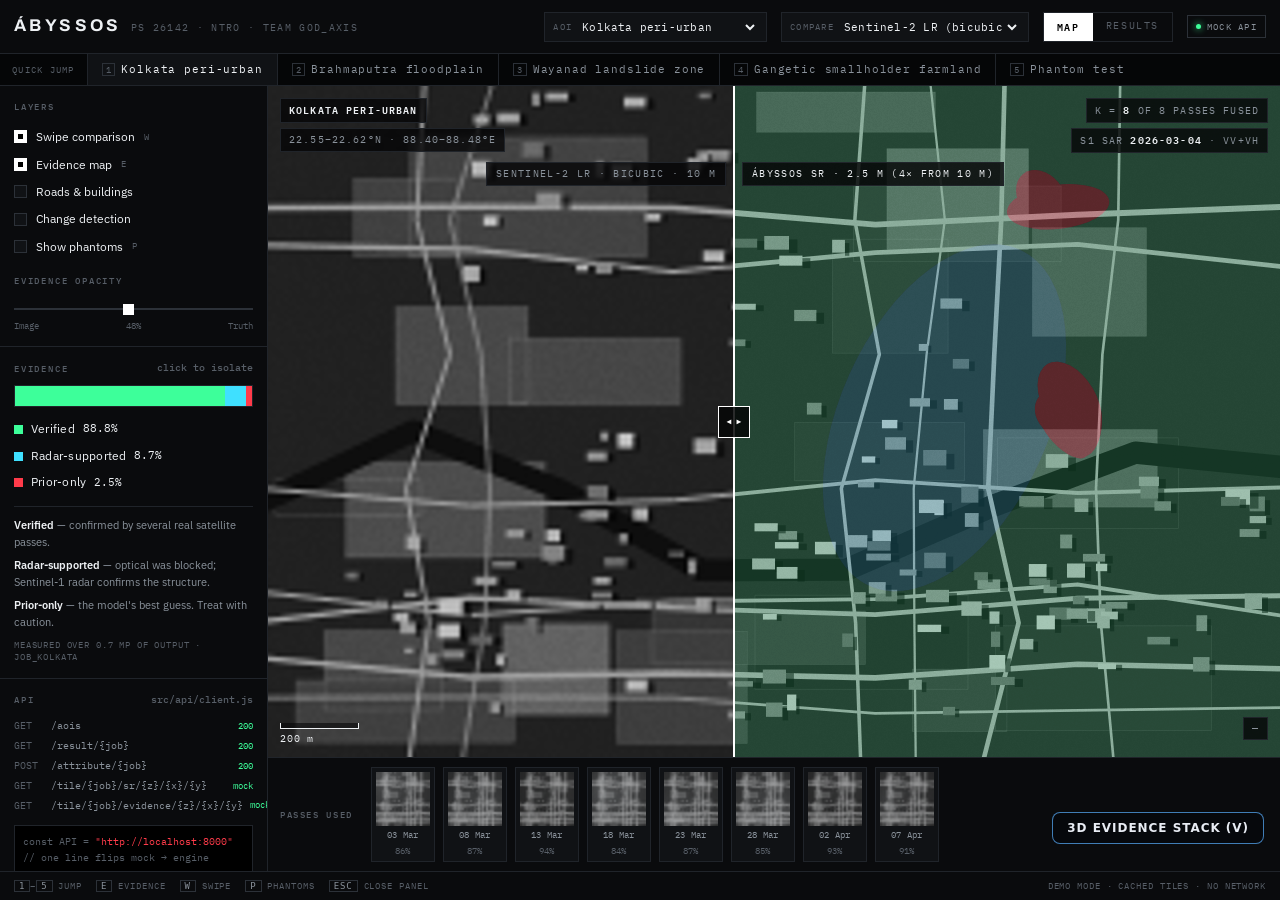
==== console.html @ 413d656a "Add landing page; move console to console.html" ====
<!doctype html>
<html lang="en" data-theme="dark">
<head>
<meta charset="utf-8">
<meta name="viewport" content="width=device-width, initial-scale=1, viewport-fit=cover">
<meta name="description" content="Ábyssos analyst console — evidence-grounded super-resolution for medium-resolution satellite imagery. PS 26142 · NTRO · Team God_Axis.">
<style>
  :root{ color-scheme: dark; padding-top: env(safe-area-inset-top, 0px); padding-bottom: env(safe-area-inset-bottom, 0px); }
  body{ margin:0; font-family: system-ui, -apple-system, "Segoe UI", sans-serif; font-size:14px; background:#050607; }
  img{ max-width:100%; }
  [hidden]{ display:none !important; }
</style>
<title>Ábyssos Console</title>
<link rel="preconnect" href="https://fonts.googleapis.com">
<link rel="preconnect" href="https://fonts.gstatic.com" crossorigin>
<link rel="stylesheet" href="https://fonts.googleapis.com/css2?family=Archivo:wght@500;600;700&family=IBM+Plex+Mono:wght@400;500;600&family=IBM+Plex+Sans:wght@400;500;600&display=swap">
<style>
:root{
  color-scheme: dark;
  --bg:#050607;
  --panel:#0A0B0D;
  --panel-2:#101215;
  --panel-3:#16191D;
  --line:#20242A;
  --line-2:#2C3138;
  --text:#EEF1F4;
  --muted:#8A929B;
  --dim:#575E67;
  --accent:#FFFFFF;
  --ev-v:#3DFF9A;
  --ev-s:#3FE0FF;
  --ev-p:#FF3B4A;
  --amber:#FFB020;
  --violet:#B388FF;
  --mono:"IBM Plex Mono", ui-monospace, SFMono-Regular, Menlo, monospace;
  --sans:"IBM Plex Sans", system-ui, -apple-system, Segoe UI, sans-serif;
  --disp:"Archivo", "IBM Plex Sans", system-ui, sans-serif;
}
*{box-sizing:border-box}
html,body{height:100%}
body{
  margin:0; background:var(--bg); color:var(--text);
  font-family:var(--sans); font-size:13px; line-height:1.45;
  -webkit-font-smoothing:antialiased;
}
button,select,input{font:inherit;color:inherit}
button{background:none;border:0;cursor:pointer}
:focus-visible{outline:1px solid var(--accent);outline-offset:2px}

.app{height:100%;display:flex;flex-direction:column;min-height:0}

/* ── header ───────────────────────────────────── */
.top{
  flex:0 0 auto; display:flex; align-items:center; gap:14px;
  padding:0 14px; padding-top:env(safe-area-inset-top,0px);
  height:calc(54px + env(safe-area-inset-top,0px));
  background:var(--panel); border-bottom:1px solid var(--line);
}
.wm{display:flex;align-items:baseline;gap:9px;min-width:0}
.wm b{
  font-family:var(--disp); font-weight:700; font-size:17px;
  letter-spacing:.20em; text-transform:uppercase; white-space:nowrap;
}
.wm span{
  font-family:var(--mono); font-size:9.5px; letter-spacing:.14em;
  color:var(--dim); text-transform:uppercase; white-space:nowrap;
}
.top .sp{flex:1}
.ctl{
  display:flex;align-items:center;gap:6px;
  background:var(--panel-2); border:1px solid var(--line);
  padding:5px 8px; height:30px;
}
.ctl label{
  font-family:var(--mono);font-size:9px;letter-spacing:.14em;
  color:var(--dim);text-transform:uppercase;
}
.ctl select{
  background:none;border:0;font-family:var(--mono);font-size:11px;
  letter-spacing:.02em;padding:0;cursor:pointer;max-width:180px;
}
.tabs{display:flex;border:1px solid var(--line);height:30px}
.tabs button{
  font-family:var(--mono);font-size:10px;letter-spacing:.16em;
  text-transform:uppercase;padding:0 13px;color:var(--dim);
}
.tabs button[aria-selected="true"]{background:var(--accent);color:#000;font-weight:600}
.pill{
  font-family:var(--mono);font-size:9px;letter-spacing:.14em;text-transform:uppercase;
  border:1px solid var(--line-2);padding:4px 8px;color:var(--muted);
  display:flex;align-items:center;gap:6px;white-space:nowrap;
}
.dot{width:5px;height:5px;border-radius:50%;background:var(--ev-v);box-shadow:0 0 7px var(--ev-v)}

/* ── quick jump ───────────────────────────────── */
.jump{
  flex:0 0 auto;display:flex;align-items:center;gap:0;
  background:var(--bg);border-bottom:1px solid var(--line);
  overflow-x:auto;scrollbar-width:none;
}
.jump::-webkit-scrollbar{display:none}
.jump b{
  font-family:var(--mono);font-size:9px;letter-spacing:.14em;color:var(--dim);
  text-transform:uppercase;padding:0 12px;white-space:nowrap;font-weight:400;
}
.jump button{
  font-family:var(--mono);font-size:10.5px;letter-spacing:.08em;
  padding:8px 14px;color:var(--muted);border-left:1px solid var(--line);
  white-space:nowrap;position:relative;
}
.jump button kbd{
  font-family:var(--mono);font-size:8.5px;color:var(--dim);
  border:1px solid var(--line-2);padding:0 3px;margin-right:6px;
}
.jump button[aria-current="true"]{color:var(--text);background:var(--panel-2)}
.jump button[aria-current="true"]::after{
  content:"";position:absolute;left:0;right:0;bottom:-1px;height:1px;background:var(--accent);
}

/* ── body ─────────────────────────────────────── */
.body{flex:1 1 auto;display:flex;min-height:0}
.side{
  flex:0 0 268px;background:var(--panel);border-right:1px solid var(--line);
  overflow-y:auto;display:flex;flex-direction:column;
}
.blk{padding:14px;border-bottom:1px solid var(--line)}
.blk h3{
  margin:0 0 10px;font-family:var(--mono);font-size:9px;font-weight:500;
  letter-spacing:.20em;text-transform:uppercase;color:var(--dim);
  display:flex;justify-content:space-between;align-items:center;
}

/* layers */
.layer{display:flex;align-items:center;gap:9px;padding:5px 0;cursor:pointer;font-size:12px}
.layer:hover{color:#fff}
.box{
  width:13px;height:13px;flex:0 0 auto;border:1px solid var(--line-2);
  display:grid;place-items:center;background:var(--panel-2);
}
.box.rnd{border-radius:50%}
.layer[aria-pressed="true"] .box{background:var(--accent);border-color:var(--accent)}
.layer[aria-pressed="true"] .box::after{
  content:"";width:5px;height:5px;background:#000;
}
.layer .k{margin-left:auto;font-family:var(--mono);font-size:8.5px;color:var(--dim)}

/* evidence bar */
.evbar{display:flex;height:22px;width:100%;border:1px solid var(--line);margin-bottom:9px;overflow:hidden}
.evbar button{height:100%;position:relative;transition:filter .12s}
.evbar button:hover{filter:brightness(1.35)}
.evbar button[aria-pressed="true"]{box-shadow:inset 0 0 0 1px #000, inset 0 0 0 2px currentColor}
.evrow{display:flex;align-items:center;gap:8px;padding:5px 0;font-size:11.5px;cursor:pointer}
.sw{width:9px;height:9px;flex:0 0 auto}
.evrow .pc{margin-left:auto;font-family:var(--mono);font-size:11px;font-variant-numeric:tabular-nums}
.evrow[aria-pressed="true"]{color:#fff}
.evrow .nm{letter-spacing:.02em}
.defs{margin:10px 0 0;padding:10px 0 0;border-top:1px solid var(--line);font-size:11px;color:var(--muted)}
.defs p{margin:0 0 7px;line-height:1.5}
.defs p:last-child{margin:0}
.defs b{color:var(--text);font-weight:600}
.measured{
  font-family:var(--mono);font-size:8.5px;letter-spacing:.1em;color:var(--dim);
  text-transform:uppercase;margin-top:9px;
}

/* opacity */
input[type=range]{
  -webkit-appearance:none;appearance:none;width:100%;height:2px;background:var(--line-2);
  margin:9px 0;cursor:pointer;
}
input[type=range]::-webkit-slider-thumb{
  -webkit-appearance:none;width:11px;height:11px;background:var(--accent);border-radius:0;
}
input[type=range]::-moz-range-thumb{width:11px;height:11px;background:var(--accent);border:0;border-radius:0}

/* api block */
.api{margin-top:auto}
.ep{display:flex;align-items:center;gap:7px;font-family:var(--mono);font-size:9.5px;color:var(--muted);padding:3px 0}
.ep i{font-style:normal;color:var(--dim);width:30px;flex:0 0 auto}
.ep u{margin-left:auto;text-decoration:none;color:var(--ev-v);font-size:8.5px}
.flip{
  margin-top:10px;background:#000;border:1px solid var(--line);padding:8px;
  font-family:var(--mono);font-size:9.5px;color:var(--muted);line-height:1.6;
  overflow-x:auto;white-space:pre;
}
.flip em{color:var(--ev-p);font-style:normal}
.flip s{color:var(--dim);text-decoration:none}

/* ── stage ────────────────────────────────────── */
.stage{flex:1 1 auto;display:flex;flex-direction:column;min-width:0;min-height:0;position:relative}
.mapwrap{flex:1 1 auto;position:relative;min-height:0;background:#000;overflow:hidden;cursor:crosshair}
#map{display:block;width:100%;height:100%}

.ov{position:absolute;pointer-events:none;font-family:var(--mono)}
.ov.tl{top:12px;left:12px}
.ov.tr{top:12px;right:12px;text-align:right}
.ov.bl{bottom:12px;left:12px}
.ov.br{bottom:12px;right:12px;text-align:right}
.tag{
  display:inline-block;background:rgba(5,6,7,.8);border:1px solid var(--line);
  padding:4px 8px;font-size:9.5px;letter-spacing:.12em;text-transform:uppercase;
  color:var(--muted);margin-bottom:5px;
}
.tag strong{color:var(--text);font-weight:600}
.scalebar{display:flex;flex-direction:column;align-items:flex-start;gap:3px}
.scaleline{height:6px;border:1px solid var(--text);border-top:0;background:rgba(5,6,7,.6)}
.scaletxt{font-size:9.5px;color:var(--text);letter-spacing:.08em}
.methodlbl{
  position:absolute;top:76px;font-size:9.5px;letter-spacing:.14em;text-transform:uppercase;
  background:rgba(5,6,7,.82);border:1px solid var(--line);padding:4px 9px;color:var(--muted);
  pointer-events:none;font-family:var(--mono);
}
#lblL{left:12px;transform:translateX(-100%)}
#lblR{left:12px;color:var(--text)}

#swipe{
  position:absolute;top:0;bottom:0;width:2px;background:var(--accent);
  transform:translateX(-1px);cursor:ew-resize;touch-action:none;
}
#swipe::before{
  content:"";position:absolute;top:50%;left:50%;transform:translate(-50%,-50%);
  width:30px;height:30px;border:1px solid var(--accent);background:rgba(5,6,7,.85);
}
#swipe::after{
  content:"◀  ▶";position:absolute;top:50%;left:50%;transform:translate(-50%,-50%);
  font-family:var(--mono);font-size:8px;letter-spacing:.02em;color:var(--accent);white-space:nowrap;
}

/* frame strip */
.frames{
  flex:0 0 auto;background:var(--panel);border-top:1px solid var(--line);
  padding:9px 12px;display:flex;align-items:center;gap:8px;overflow-x:auto;scrollbar-width:thin;
}
.frames>h3{
  margin:0 10px 0 0;font-family:var(--mono);font-size:9px;font-weight:500;letter-spacing:.18em;
  text-transform:uppercase;color:var(--dim);white-space:nowrap;
}
.fr{
  flex:0 0 auto;border:1px solid var(--line);background:var(--panel-2);
  padding:4px;display:flex;flex-direction:column;gap:3px;align-items:center;min-width:64px;
}
.fr canvas{display:block;width:54px;height:54px;background:#000}
.fr .d{font-family:var(--mono);font-size:8.5px;letter-spacing:.04em;color:var(--muted)}
.fr .c{font-family:var(--mono);font-size:8.5px;color:var(--dim);font-variant-numeric:tabular-nums}
.fr.off{opacity:.42}
.fr.off .c{color:var(--ev-p)}
.fr[aria-pressed="true"]{border-color:var(--accent)}

/* attribution */
.attr{
  position:absolute;left:0;right:0;bottom:0;background:var(--panel);
  border-top:1px solid var(--line-2);transform:translateY(101%);
  transition:transform .18s cubic-bezier(.2,.7,.3,1);z-index:6;max-height:74%;overflow-y:auto;
}
.attr.open{transform:translateY(0)}
.attr-h{
  display:flex;align-items:center;gap:11px;padding:11px 14px;border-bottom:1px solid var(--line);
  flex-wrap:wrap;
}
.attr-h .t{font-family:var(--mono);font-size:12px;letter-spacing:.05em}
.attr-h .t b{font-weight:600;text-transform:uppercase;letter-spacing:.12em}
.badge{
  font-family:var(--mono);font-size:9px;letter-spacing:.14em;text-transform:uppercase;
  padding:3px 8px;color:#000;font-weight:600;
}
.attr-h .x{margin-left:auto;color:var(--muted);font-size:16px;line-height:1;padding:2px 6px}
.attr-b{padding:13px 14px;display:flex;gap:26px;flex-wrap:wrap}
.stat .l{font-family:var(--mono);font-size:8.5px;letter-spacing:.16em;text-transform:uppercase;color:var(--dim)}
.stat .v{font-family:var(--mono);font-size:19px;font-variant-numeric:tabular-nums;margin-top:2px}
.thumbs{display:flex;gap:6px;flex-wrap:wrap;padding:0 14px 6px}
.th{border:1px solid var(--line);background:var(--panel-2);padding:3px;cursor:pointer}
.th canvas{display:block;width:58px;height:58px;background:#000}
.th .d{font-family:var(--mono);font-size:8.5px;color:var(--muted);text-align:center;margin-top:3px}
.th:hover{border-color:var(--accent)}
.miss{padding:0 14px 14px;font-size:11.5px;color:var(--muted);font-family:var(--mono)}
.miss span{color:var(--ev-p)}
.warn{
  margin:0 14px 14px;padding:10px 12px;border:1px solid var(--ev-p);
  background:rgba(255,59,74,.07);font-size:12px;color:#FFD5D8;
}
.warn b{color:var(--ev-p)}

/* ── results ──────────────────────────────────── */
.results{flex:1 1 auto;overflow-y:auto;padding:22px;background:var(--bg)}
.results-in{max-width:1020px;margin:0 auto;display:flex;flex-direction:column;gap:26px}
.results h2{
  font-family:var(--disp);font-size:13px;font-weight:600;letter-spacing:.18em;
  text-transform:uppercase;margin:0 0 4px;
}
.results .sub{font-size:12px;color:var(--muted);margin:0 0 13px;max-width:62ch}
table{border-collapse:collapse;width:100%;font-family:var(--mono);font-size:11px}
th,td{
  text-align:right;padding:7px 9px;border-bottom:1px solid var(--line);
  font-variant-numeric:tabular-nums;white-space:nowrap;
}
th:first-child,td:first-child{text-align:left}
thead th{
  font-size:8.5px;letter-spacing:.14em;text-transform:uppercase;color:var(--dim);font-weight:500;
  border-bottom:1px solid var(--line-2);
}
tbody tr.us td{background:var(--panel-2);color:var(--text)}
tbody tr.us td:first-child{font-weight:600}
td.n{color:var(--dim)}
.best{color:var(--ev-v)}
.tw{overflow-x:auto;border:1px solid var(--line);background:var(--panel)}
.charts{display:grid;grid-template-columns:repeat(auto-fit,minmax(320px,1fr));gap:18px}
.card{border:1px solid var(--line);background:var(--panel);padding:16px}
.card h4{
  margin:0 0 3px;font-family:var(--mono);font-size:10px;letter-spacing:.14em;
  text-transform:uppercase;font-weight:500;
}
.card p{margin:0 0 12px;font-size:11.5px;color:var(--muted)}
.card svg{width:100%;height:auto;display:block}

.foot{
  flex:0 0 auto;display:flex;align-items:center;gap:14px;flex-wrap:wrap;
  padding:7px 14px;padding-bottom:calc(7px + env(safe-area-inset-bottom,0px));
  border-top:1px solid var(--line);background:var(--panel);
  font-family:var(--mono);font-size:9px;letter-spacing:.1em;color:var(--dim);text-transform:uppercase;
}
.foot kbd{border:1px solid var(--line-2);padding:0 4px;color:var(--muted)}

@media (max-width:900px){
  .app{height:auto;min-height:100%}
  .body{flex-direction:column}
  .side{flex:0 0 auto;width:100%;border-right:0;border-bottom:1px solid var(--line);order:2}
  .stage{order:1}
  .mapwrap{height:min(62vh,440px);flex:0 0 auto}
  .top{flex-wrap:wrap;height:auto;padding-bottom:9px;gap:9px}
  .top .sp{display:none}
  .wm{width:100%}
}
@media (prefers-reduced-motion:reduce){
  *{transition:none!important;animation:none!important}
}
</style>

</head>
<body>
<div class="app">
  <header class="top">
    <div class="wm"><b>Ábyssos</b><span>PS 26142 · NTRO · Team God_Axis</span></div>
    <div class="sp"></div>
    <div class="ctl"><label for="aoi">AOI</label><select id="aoi"></select></div>
    <div class="ctl"><label for="cmp">Compare</label><select id="cmp">
      <option value="lr">Sentinel-2 LR (bicubic)</option>
      <option value="esrgan">Real-ESRGAN</option>
      <option value="swinir">SwinIR</option>
      <option value="prev">Ábyssos SR · Mar window</option>
    </select></div>
    <div class="tabs" role="tablist">
      <button id="tabMap" role="tab" aria-selected="true">Map</button>
      <button id="tabRes" role="tab" aria-selected="false">Results</button>
    </div>
    <div class="pill" id="apiPill"><span class="dot"></span>Mock API</div>
  </header>

  <nav class="jump" id="jump"><b>Quick jump</b></nav>

  <div class="body">
    <aside class="side">
      <div class="blk">
        <h3>Layers</h3>
        <div id="layers"></div>
        <h3 style="margin-top:14px">Evidence opacity</h3>
        <input type="range" id="op" min="0" max="100" value="48" aria-label="Evidence overlay opacity">
        <div style="display:flex;justify-content:space-between;font-family:var(--mono);font-size:9px;color:var(--dim)">
          <span>Image</span><span id="opv">48%</span><span>Truth</span>
        </div>
      </div>

      <div class="blk">
        <h3>Evidence <span id="evClick" style="color:var(--dim);text-transform:none;letter-spacing:0;font-size:9.5px">click to isolate</span></h3>
        <div class="evbar" id="evbar">
          <button data-c="V" style="color:var(--ev-v);background:var(--ev-v)" title="Verified"></button>
          <button data-c="S" style="color:var(--ev-s);background:var(--ev-s)" title="Radar-supported"></button>
          <button data-c="P" style="color:var(--ev-p);background:var(--ev-p)" title="Prior-only"></button>
        </div>
        <button class="evrow" data-c="V" aria-pressed="false"><i class="sw" style="background:var(--ev-v)"></i><span class="nm">Verified</span><span class="pc" id="pcV">—</span></button>
        <button class="evrow" data-c="S" aria-pressed="false"><i class="sw" style="background:var(--ev-s)"></i><span class="nm">Radar-supported</span><span class="pc" id="pcS">—</span></button>
        <button class="evrow" data-c="P" aria-pressed="false"><i class="sw" style="background:var(--ev-p)"></i><span class="nm">Prior-only</span><span class="pc" id="pcP">—</span></button>
        <div class="defs">
          <p><b>Verified</b> — confirmed by several real satellite passes.</p>
          <p><b>Radar-supported</b> — optical was blocked; Sentinel-1 radar confirms the structure.</p>
          <p><b>Prior-only</b> — the model's best guess. Treat with caution.</p>
        </div>
        <div class="measured" id="measured">Measured from the rendered map</div>
      </div>

      <div class="blk api">
        <h3>API <span style="color:var(--dim);text-transform:none;letter-spacing:0;font-size:9.5px">src/api/client.js</span></h3>
        <div class="ep"><i>GET</i>/aois<u>200</u></div>
        <div class="ep"><i>GET</i>/result/{job}<u>200</u></div>
        <div class="ep"><i>POST</i>/attribute/{job}<u>200</u></div>
        <div class="ep"><i>GET</i>/tile/{job}/sr/{z}/{x}/{y}<u>mock</u></div>
        <div class="ep"><i>GET</i>/tile/{job}/evidence/{z}/{x}/{y}<u>mock</u></div>
        <div class="flip"><s>const API =</s> <em>"http://localhost:8000"</em>
<s>// one line flips mock → engine</s></div>
      </div>
    </aside>

    <main class="stage" id="stageMap">
      <div class="mapwrap" id="mapwrap">
        <canvas id="map"></canvas>
        <div class="methodlbl" id="lblL">Sentinel-2 LR · 10 m</div>
        <div class="methodlbl" id="lblR">Ábyssos SR · 2.5 m (4× from 10 m)</div>
        <div id="swipe"></div>
        <div class="ov tl" id="ovAoi"></div>
        <div class="ov tr" id="ovState"></div>
        <div class="ov bl">
          <div class="scalebar">
            <div class="scaleline" id="sbline" style="width:120px"></div>
            <div class="scaletxt" id="sbtxt">500 m</div>
          </div>
        </div>
        <div class="ov br"><div class="tag" id="ovCur">—</div></div>

        <section class="attr" id="attr" aria-live="polite">
          <div class="attr-h">
            <div class="t" id="atTitle"><b>Building</b> at 22.583°N, 88.441°E</div>
            <span class="badge" id="atBadge">Verified</span>
            <button class="x" id="atClose" aria-label="Close attribution">×</button>
          </div>
          <div class="attr-b">
            <div class="stat"><div class="l">Supporting passes</div><div class="v" id="atFrames">6 / 8</div></div>
            <div class="stat"><div class="l">Radar agreement</div><div class="v" id="atSar">0.82</div></div>
            <div class="stat"><div class="l">Consistency residual</div><div class="v" id="atRes">0.031</div></div>
            <div class="stat"><div class="l">Ensemble spread</div><div class="v" id="atSpread">0.09</div></div>
          </div>
          <div class="thumbs" id="atThumbs"></div>
          <div class="miss" id="atMiss"></div>
          <div class="warn" id="atWarn" hidden><b>No observation supports this feature.</b> The model generated it. Do not act on it alone.</div>
        </section>
      </div>

      <div class="frames" id="frames"><h3>Passes used</h3></div>
    </main>

    <main class="results" id="stageRes" hidden>
      <div class="results-in">
        <section>
          <h2>Benchmark · WorldStrat + Indian AOIs</h2>
          <p class="sub">Rendered from the eval harness JSON. Unmeasured cells render as <span style="font-family:var(--mono);color:var(--dim)">—</span>, never as a placeholder number.</p>
          <div class="tw"><table id="tblMain"></table></div>
        </section>
        <div class="charts">
          <div class="card">
            <h4>K-sweep · the thesis</h4>
            <p>Road IoU against the number of real passes fused. More observed evidence, better result.</p>
            <div id="chartK"></div>
          </div>
          <div class="card">
            <h4>Auditor reliability</h4>
            <p>ROC of the auditor score against true per-pixel error. AUROC 0.91.</p>
            <div id="chartR"></div>
          </div>
        </div>
        <section>
          <h2>Ablation</h2>
          <p class="sub">Each component removed from the full system, everything else held fixed.</p>
          <div class="tw"><table id="tblAbl"></table></div>
        </section>
      </div>
    </main>
  </div>

  <footer class="foot">
    <span><kbd>1</kbd>–<kbd>5</kbd> jump</span>
    <span><kbd>E</kbd> evidence</span>
    <span><kbd>W</kbd> swipe</span>
    <span><kbd>P</kbd> phantoms</span>
    <span><kbd>Esc</kbd> close panel</span>
    <span style="margin-left:auto" id="footState">Demo mode · cached tiles · no network</span>
  </footer>
</div>

<script>
"use strict";

/* ═══ 1. DATA — every fetch would live here (src/api/client.js) ═══ */

const AOIS = [
  {id:"kolkata", key:"1", name:"Kolkata peri-urban",          bbox:[88.40,22.55,88.48,22.62], seed:41, cloud:0.10, kind:"urban"},
  {id:"assam",   key:"2", name:"Brahmaputra floodplain",      bbox:[91.60,26.10,91.70,26.20], seed:77, cloud:0.58, kind:"flood"},
  {id:"wayanad", key:"3", name:"Wayanad landslide zone",      bbox:[76.05,11.60,76.15,11.70], seed:13, cloud:0.32, kind:"hill"},
  {id:"farm",    key:"4", name:"Gangetic smallholder farmland",bbox:[81.20,25.80,81.30,25.90],seed:5,  cloud:0.14, kind:"farm"},
  {id:"phantom", key:"5", name:"Phantom test · confirmed empty",bbox:[81.35,25.60,81.45,25.70],seed:99,cloud:0.05, kind:"bare"}
];

const MOCK = {
  aois: () => AOIS.map(a => ({id:a.id, name:a.name, bbox:a.bbox})),
  result: (id) => {
    const a = AOIS.find(x => x.id === id), r = rng(a.seed * 7);
    const frames = Array.from({length:8}, (_,i) => {
      const clear = Math.max(0.04, Math.min(0.99, 1 - a.cloud * (0.4 + 1.5 * r())));
      const d = new Date(Date.UTC(2026, 2, 3 + 5*i));
      return {k:i, date:d.toISOString().slice(0,10),
              clear_fraction:+clear.toFixed(2), used:clear > 0.35};
    });
    return {job_id:`job_${id}`, frames, sar:{date:"2026-03-04", available:true, pol:["VV","VH"]}};
  },
  // attribute() is computed from the rendered evidence masks — see attribute()
};

const RESULTS = {
  cols:["Road IoU","Bldg F1","Phantom /km²","Auditor AUROC","SAM°","cPSNR"],
  rows:[
    {m:"Bicubic ×4",        v:[0.31, 0.29, 0.0,  null, 0.9,  24.1]},
    {m:"Real-ESRGAN",       v:[0.44, 0.51, 7.4,  null, 4.8,  23.3]},
    {m:"SwinIR",            v:[0.47, 0.54, 2.9,  null, 2.6,  25.7]},
    {m:"SR3 (diffusion)",   v:[0.46, 0.55, 6.1,  null, 5.2,  null]},
    {m:"HighRes-net (MFSR)",v:[0.52, 0.57, 0.8,  null, 1.4,  26.9]},
    {m:"Ábyssos",           v:[0.61, 0.66, 0.3,  0.91, 1.1,  27.8], us:true}
  ],
  best:[0.61, 0.66, 0.0, 0.91, 0.9, 27.8],
  lowerBetter:[false,false,true,false,true,false],
  abl:{
    cols:["Road IoU","Phantom /km²","AUROC"],
    rows:[
      {m:"Full system",              v:[0.61, 0.3, 0.91]},
      {m:"− SAR branch",             v:[0.56, 0.5, 0.88]},
      {m:"− multi-frame (K=1)",      v:[0.46, 2.6, 0.79]},
      {m:"− consistency residual",   v:[0.60, 1.9, 0.71]},
      {m:"− ensemble disagreement",  v:[0.61, 0.9, 0.83]},
      {m:"− calibration sweep",      v:[0.61, 0.4, null]}
    ]
  },
  ksweep:[[1,0.46],[2,0.51],[3,0.545],[4,0.572],[5,0.589],[6,0.599],[7,0.606],[8,0.61]],
  roc:[[0,0],[0.03,0.30],[0.07,0.48],[0.12,0.63],[0.20,0.76],[0.32,0.86],[0.48,0.93],[0.68,0.97],[1,1]]
};

/* ═══ 2. SCENE SYNTHESIS (stands in for tiles from /tile/...) ═══ */

function rng(s){ let a = s >>> 0; return () => { a |= 0; a = a + 0x6D2B79F5 | 0;
  let t = Math.imul(a ^ a >>> 15, 1 | a); t = t + Math.imul(t ^ t >>> 7, 61 | t) ^ t;
  return ((t ^ t >>> 14) >>> 0) / 4294967296; }; }

function makeScene(aoi){
  const r = rng(aoi.seed), S = {roads:[],builds:[],fields:[],water:[],phantoms:[],
    prior:[], cloud:null, changes:[], scars:[]};
  const pick = () => { const u = r(); return u < 0.80 ? "V" : u < 0.93 ? "S" : "P"; };

  // cloud / radar region
  S.cloud = {cx:0.26 + 0.48*r(), cy:0.24 + 0.5*r(),
             rx:0.12 + 0.62*aoi.cloud, ry:0.10 + 0.56*aoi.cloud, rot:r()*3.14};
  const inCloud = (x,y) => { if (!S.cloud) return false; const c = S.cloud;
    const dx = (x-c.cx)/c.rx, dy = (y-c.cy)/c.ry; return dx*dx + dy*dy < 1; };

  // prior-only blobs
  const nP = aoi.kind === "bare" ? 2 : 3 + Math.floor(r()*3);
  for (let i = 0; i < nP; i++){
    const cx = 0.08 + 0.84*r(), cy = 0.08 + 0.84*r(), lobes = 2 + Math.floor(r()*3);
    for (let j = 0; j < lobes; j++)
      S.prior.push({cx:cx + (r()-0.5)*0.06, cy:cy + (r()-0.5)*0.05,
                    rx:0.018 + 0.036*r(), ry:0.015 + 0.030*r(), rot:r()*3.14});
  }

  // fields / ground texture
  const nF = aoi.kind === "farm" ? 46 : aoi.kind === "bare" ? 14 : 22;
  for (let i = 0; i < nF; i++){
    const w = 0.07 + 0.17*r(), h = 0.05 + 0.13*r();
    S.fields.push({x:r()*(1-w), y:r()*(1-h), w, h, t:0.10 + 0.30*r(), a:(r()-0.5)*0.22});
  }

  // water
  if (aoi.kind === "flood" || aoi.kind === "urban"){
    const wide = aoi.kind === "flood";
    const pts = [], n = 7, base = 0.30 + 0.4*r();
    for (let i = 0; i <= n; i++) pts.push([i/n, base + Math.sin(i*1.25 + aoi.seed)*0.11 + (r()-0.5)*0.04]);
    S.water.push({pts, w:wide ? 0.115 : 0.022});
  }
  if (aoi.kind === "hill"){
    for (let i = 0; i < 3; i++){
      const pts = [], n = 6, base = 0.2 + 0.25*i;
      for (let j = 0; j <= n; j++) pts.push([j/n, base + Math.sin(j*1.9 + i)*0.05]);
      S.scars.push({pts, w:0.018 + 0.03*r()});
    }
  }

  // roads
  const nR = aoi.kind === "bare" ? 0 : aoi.kind === "urban" ? 13 : aoi.kind === "farm" ? 8 : 6;
  for (let i = 0; i < nR; i++){
    const horiz = r() < 0.5, off = 0.06 + 0.88*r(), pts = [], n = 5;
    for (let j = 0; j <= n; j++){
      const t = j/n, wob = (r()-0.5)*0.05;
      pts.push(horiz ? [t, off + wob] : [off + wob, t]);
    }
    const mid = pts[3];
    S.roads.push({pts, w:0.0022 + 0.0045*r(), ev: inCloud(mid[0],mid[1]) ? "S" : pick()});
  }

  // buildings
  const nB = aoi.kind === "urban" ? 150 : aoi.kind === "flood" ? 42 : aoi.kind === "farm" ? 30 : 0;
  const cl = Array.from({length:Math.max(1,Math.round(nB/22))}, () => [0.1 + 0.8*r(), 0.1 + 0.8*r()]);
  for (let i = 0; i < nB; i++){
    const c = cl[Math.floor(r()*cl.length)];
    const x = Math.min(0.97, Math.max(0.01, c[0] + (r()-0.5)*0.30));
    const y = Math.min(0.97, Math.max(0.01, c[1] + (r()-0.5)*0.30));
    S.builds.push({x, y, w:0.008 + 0.017*r(), h:0.008 + 0.016*r(), t:0.34 + 0.42*r(),
      ev: inCloud(x,y) ? "S" : pick()});
  }

  // GAN phantoms (what Real-ESRGAN invents; Ábyssos flags or omits them)
  const nPh = aoi.kind === "bare" ? 4 : 2;
  for (let i = 0; i < nPh; i++){
    const horiz = r() < 0.5, off = 0.15 + 0.7*r(), pts = [], n = 4;
    for (let j = 0; j <= n; j++){ const t = 0.12 + 0.76*(j/n);
      pts.push(horiz ? [t, off + (r()-0.5)*0.03] : [off + (r()-0.5)*0.03, t]); }
    S.phantoms.push({pts, w:0.003 + 0.003*r()});
    const m = pts[2]; S.prior.push({cx:m[0], cy:m[1], rr:0.05 + 0.03*r()});
  }

  // change detection polygons
  const nC = aoi.kind === "bare" ? 1 : 5;
  for (let i = 0; i < nC; i++){
    const u = r();
    S.changes.push({x:0.08 + 0.8*r(), y:0.08 + 0.8*r(), w:0.03 + 0.06*r(), h:0.03 + 0.05*r(),
      t: u < 0.5 ? "new" : u < 0.78 ? "gone" : "unrel"});
  }
  return S;
}

/* ═══ 3. RASTER RENDERING ═══ */

let noisePat = null;
function noise(){
  if (noisePat) return noisePat;
  const c = document.createElement("canvas"); c.width = c.height = 128;
  const x = c.getContext("2d"), d = x.createImageData(128,128);
  for (let i = 0; i < d.data.length; i += 4){
    const v = 118 + (Math.random()-0.5)*80;
    d.data[i] = d.data[i+1] = d.data[i+2] = v; d.data[i+3] = 255;
  }
  x.putImageData(d,0,0); noisePat = c; return c;
}

const g = (v) => { const n = Math.round(Math.max(0, Math.min(255, v*255)));
  return `rgb(${n},${n},${n})`; };

function poly(ctx, pts, W, H, w){
  ctx.beginPath();
  pts.forEach((p,i) => i ? ctx.lineTo(p[0]*W, p[1]*H) : ctx.moveTo(p[0]*W, p[1]*H));
  ctx.lineWidth = Math.max(0.6, w*W); ctx.lineCap = "round"; ctx.lineJoin = "round"; ctx.stroke();
}

/* mode: lr | sr | esrgan | swinir | prev ; opt.frame → per-pass jitter + cloud veil */
function drawScene(ctx, W, H, S, mode, opt){
  opt = opt || {};
  const soft = mode === "swinir", fake = mode === "esrgan";
  ctx.save();
  if (opt.frame != null){
    const r = rng(opt.frame * 991 + 3);
    ctx.translate((r()-0.5)*W*0.006, (r()-0.5)*H*0.006);
  }
  ctx.fillStyle = g(0.13); ctx.fillRect(-W,-H,W*3,H*3);

  // ground texture
  S.fields.forEach(f => { ctx.fillStyle = g(f.t + (soft ? 0.03 : 0));
    ctx.fillRect(f.x*W, f.y*H, f.w*W, f.h*H); });
  if (!soft){
    ctx.strokeStyle = "rgba(255,255,255,.10)"; ctx.lineWidth = 0.7;
    S.fields.forEach(f => ctx.strokeRect(f.x*W, f.y*H, f.w*W, f.h*H));
  }

  ctx.strokeStyle = g(0.055); S.water.forEach(w => poly(ctx, w.pts, W, H, w.w));
  ctx.strokeStyle = g(0.26);  S.scars.forEach(w => poly(ctx, w.pts, W, H, w.w));

  ctx.strokeStyle = g(fake ? 0.80 : 0.62);
  S.roads.forEach(rd => poly(ctx, rd.pts, W, H, rd.w));

  S.builds.forEach(b => {
    ctx.fillStyle = g(b.t + (fake ? 0.16 : 0));
    ctx.fillRect(b.x*W, b.y*H, b.w*W, b.h*H);
    if (!soft){ ctx.fillStyle = "rgba(0,0,0,.55)";
      ctx.fillRect((b.x + b.w)*W, (b.y + b.h*0.25)*H, b.w*W*0.34, b.h*H); }
  });

  if (fake){ // the GAN's invented structures
    ctx.strokeStyle = g(0.78);
    S.phantoms.forEach(p => poly(ctx, p.pts, W, H, p.w));
  }

  // sensor grain
  const np = ctx.createPattern(noise(), "repeat");
  ctx.globalAlpha = fake ? 0.16 : soft ? 0.05 : 0.10;
  ctx.globalCompositeOperation = "overlay";
  ctx.fillStyle = np; ctx.fillRect(0,0,W,H);
  ctx.globalCompositeOperation = "source-over"; ctx.globalAlpha = 1;

  if (opt.frame != null && opt.cloudAmt > 0.02){ // per-pass cloud veil
    const r = rng(opt.frame * 31 + 7);
    ctx.globalAlpha = Math.min(0.92, opt.cloudAmt);
    const grd = ctx.createRadialGradient(r()*W, r()*H, 0, W*0.5, H*0.5, W*0.9);
    grd.addColorStop(0,"rgba(235,240,245,.95)"); grd.addColorStop(1,"rgba(190,200,210,.15)");
    ctx.fillStyle = grd; ctx.fillRect(0,0,W,H); ctx.globalAlpha = 1;
  }
  ctx.restore();
}

function renderLayer(W, H, S, mode, frameOpt){
  const c = document.createElement("canvas"); c.width = W; c.height = H;
  const x = c.getContext("2d");
  if (mode === "lr"){
    const q = 4, s = document.createElement("canvas");
    s.width = Math.max(8, Math.round(W/q)); s.height = Math.max(8, Math.round(H/q));
    drawScene(s.getContext("2d"), s.width, s.height, S, "lr", frameOpt || {});
    x.imageSmoothingEnabled = true; x.imageSmoothingQuality = "high";
    x.drawImage(s, 0, 0, W, H);
    x.globalAlpha = 0.5; x.drawImage(s, 0, 0, W, H); x.globalAlpha = 1;
  } else {
    drawScene(x, W, H, S, mode, {cloudAmt:0});
    if (mode === "swinir"){ x.filter = "blur(0.7px)"; x.drawImage(c,0,0); x.filter = "none"; }
  }
  return c;
}

function frameLayer(k){
  const fr = st.res.frames[k];
  return renderLayer(st.W, st.H, st.scene, "lr",
    {frame:k, cloudAmt:(1 - fr.clear_fraction) * 1.6});
}

/* evidence class masks — verified everywhere minus radar & prior regions */
function renderMasks(W, H, S){
  const mk = () => { const c = document.createElement("canvas"); c.width = W; c.height = H;
    return [c, c.getContext("2d")]; };
  const [cV,xV] = mk(), [cS,xS] = mk(), [cP,xP] = mk();

  const cloudPath = (x) => { if (!S.cloud) return false; const c = S.cloud;
    x.beginPath(); x.ellipse(c.cx*W, c.cy*H, c.rx*W, c.ry*H, c.rot, 0, 6.2832); return true; };
  const priorPaths = (x) => S.prior.forEach(p => {
    x.beginPath(); x.ellipse(p.cx*W, p.cy*H, p.rx*W, p.ry*H, p.rot, 0, 6.2832); x.fill(); });

  xV.fillStyle = "#fff"; xV.fillRect(0,0,W,H);
  xV.globalCompositeOperation = "destination-out";
  if (cloudPath(xV)) xV.fill();
  priorPaths(xV);
  xV.globalCompositeOperation = "source-over";

  xS.fillStyle = "#fff"; if (cloudPath(xS)) xS.fill();
  xS.globalCompositeOperation = "destination-out"; priorPaths(xS);
  xS.globalCompositeOperation = "source-over";

  xP.fillStyle = "#fff"; priorPaths(xP);

  return {V:cV, S:cS, P:cP};
}

function tint(mask, rgba){
  const c = document.createElement("canvas"); c.width = mask.width; c.height = mask.height;
  const x = c.getContext("2d");
  x.drawImage(mask,0,0); x.globalCompositeOperation = "source-in";
  x.fillStyle = rgba; x.fillRect(0,0,c.width,c.height);
  return c;
}

/* ═══ 4. STATE ═══ */

const EV = {
  V:{name:"Verified",        rgba:"rgba(61,255,154,.353)", hex:"#3DFF9A"},
  S:{name:"Radar-supported", rgba:"rgba(63,224,255,.431)", hex:"#3FE0FF"},
  P:{name:"Prior-only",      rgba:"rgba(255,59,74,.549)",  hex:"#FF3B4A"}
};

const st = {
  aoi:AOIS[0], scene:null, res:null,
  base:"sr", cmp:"lr", swipe:true, swipeX:0.46,
  ev:true, op:0.48, roads:false, change:false, phantom:false,
  isolate:null, activeFrame:null,
  W:0, H:0, dpr:1,
  cv:{}, masks:null, maskData:null, pct:{V:0,S:0,P:0}
};

const $ = (s) => document.querySelector(s);
const map = $("#map"), wrap = $("#mapwrap"), ctx = map.getContext("2d");

/* ═══ 5. BUILD / REBUILD ═══ */

function rebuild(){
  const rect = wrap.getBoundingClientRect();
  st.dpr = Math.min(2, window.devicePixelRatio || 1);
  st.W = Math.max(320, Math.round(rect.width * st.dpr));
  st.H = Math.max(240, Math.round(rect.height * st.dpr));
  map.width = st.W; map.height = st.H;
  map.style.width = rect.width + "px"; map.style.height = rect.height + "px";

  const S = st.scene;
  st.cv.sr      = renderLayer(st.W, st.H, S, "sr");
  st.cv.lr      = renderLayer(st.W, st.H, S, "lr");
  st.cv.esrgan  = renderLayer(st.W, st.H, S, "esrgan");
  st.cv.swinir  = renderLayer(st.W, st.H, S, "swinir");
  st.cv.prev    = st.cv.sr;

  st.masks = renderMasks(st.W, st.H, S);
  const ec = document.createElement("canvas"); ec.width = st.W; ec.height = st.H;
  const ex = ec.getContext("2d");
  ["V","S","P"].forEach(k => ex.drawImage(tint(st.masks[k], EV[k].rgba), 0, 0));
  st.cv.ev = ec;

  // measure real class proportions from the rendered masks
  st.maskData = {}; const total = st.W * st.H; const counts = {V:0,S:0,P:0};
  ["V","S","P"].forEach(k => {
    const d = st.masks[k].getContext("2d").getImageData(0,0,st.W,st.H);
    st.maskData[k] = d;
    let n = 0; for (let i = 3; i < d.data.length; i += 4) if (d.data[i] > 100) n++;
    counts[k] = n;
  });
  const sum = counts.V + counts.S + counts.P || 1;
  ["V","S","P"].forEach(k => st.pct[k] = counts[k]/sum);
  paintLegend();
  draw();
}

function paintLegend(){
  const bar = $("#evbar");
  ["V","S","P"].forEach(k => {
    bar.querySelector(`[data-c="${k}"]`).style.flex = `0 0 ${(st.pct[k]*100).toFixed(2)}%`;
    $("#pc" + k).textContent = (st.pct[k]*100).toFixed(1) + "%";
  });
  $("#measured").textContent = `Measured over ${(st.W*st.H/1e6).toFixed(1)} MP of output · job_${st.aoi.id}`;
}

function draw(){
  const {W,H} = st;
  ctx.clearRect(0,0,W,H);
  const sx = st.swipe ? Math.round(st.swipeX * W) : 0;
  const left = st.activeFrame != null ? st.cv.frame : (st.cv[st.cmp] || st.cv.lr);
  const right = st.cv.sr;

  if (st.swipe && sx > 0) ctx.drawImage(left, 0, 0);
  ctx.save();
  ctx.beginPath(); ctx.rect(sx, 0, W - sx, H); ctx.clip();
  ctx.drawImage(right, 0, 0);

  if (st.ev && st.op > 0){
    if (st.isolate){
      ctx.globalAlpha = 1;
      ctx.drawImage(dimExcept(st.isolate), 0, 0);
      ctx.globalAlpha = Math.max(0.55, st.op);
      ctx.drawImage(tintCache(st.isolate), 0, 0);
    } else {
      ctx.globalAlpha = st.op;
      ctx.drawImage(st.cv.ev, 0, 0);
    }
    ctx.globalAlpha = 1;
  }

  if (st.roads) drawVectors();
  if (st.change) drawChanges();
  if (st.phantom) drawPhantoms();
  ctx.restore();

  $("#swipe").hidden = !st.swipe;
  const cssx = sx / st.dpr;
  $("#swipe").style.left = cssx + "px";
  $("#lblL").style.left = (cssx - 8) + "px";
  $("#lblR").style.left = (st.swipe ? cssx + 8 : 12) + "px";
  $("#lblL").hidden = !st.swipe;
  $("#lblL").textContent = st.activeFrame != null
    ? `Pass ${st.activeFrame + 1} · ${st.res.frames[st.activeFrame].date} · LR 10 m`
    : ({lr:"Sentinel-2 LR · bicubic · 10 m", esrgan:"Real-ESRGAN · 2.5 m",
        swinir:"SwinIR · 2.5 m", prev:"Ábyssos SR · Mar window"})[st.cmp];
}

const _cache = {};
function tintCache(k){ return _cache["t"+k] || (_cache["t"+k] = tint(st.masks[k], EV[k].rgba)); }
function dimExcept(k){
  const key = "d" + k + st.W + st.H;
  if (_cache[key]) return _cache[key];
  const c = document.createElement("canvas"); c.width = st.W; c.height = st.H;
  const x = c.getContext("2d");
  x.fillStyle = "rgba(2,3,4,.90)"; x.fillRect(0,0,st.W,st.H);
  x.globalCompositeOperation = "destination-out"; x.drawImage(st.masks[k],0,0);
  _cache[key] = c; return c;
}

function drawVectors(){
  const {W,H} = st, S = st.scene;
  S.roads.forEach(rd => { ctx.strokeStyle = EV[rd.ev].hex; ctx.globalAlpha = 0.95;
    poly(ctx, rd.pts, W, H, rd.w * 1.5); });
  ctx.globalAlpha = 1; ctx.lineWidth = Math.max(1, st.dpr);
  S.builds.forEach(b => { ctx.strokeStyle = EV[b.ev].hex;
    ctx.strokeRect(b.x*W, b.y*H, b.w*W, b.h*H); });
}

function drawChanges(){
  const {W,H} = st;
  st.scene.changes.forEach(c => {
    const col = c.t === "new" ? "#FFB020" : c.t === "gone" ? "#B388FF" : "#9AA3AD";
    ctx.save();
    ctx.strokeStyle = col; ctx.lineWidth = Math.max(1.2, st.dpr * 1.2);
    if (c.t === "unrel"){ ctx.setLineDash([4*st.dpr, 4*st.dpr]); ctx.fillStyle = "rgba(154,163,173,.16)"; }
    else if (c.t === "new") ctx.fillStyle = "rgba(255,176,32,.16)";
    else ctx.fillStyle = "rgba(179,136,255,.16)";
    ctx.fillRect(c.x*W, c.y*H, c.w*W, c.h*H);
    ctx.strokeRect(c.x*W, c.y*H, c.w*W, c.h*H);
    ctx.restore();
  });
}

function drawPhantoms(){
  const {W,H} = st;
  ctx.save();
  ctx.strokeStyle = EV.P.hex; ctx.globalAlpha = 0.95;
  st.scene.phantoms.forEach(p => poly(ctx, p.pts, W, H, p.w * 1.6));
  ctx.setLineDash([6*st.dpr, 5*st.dpr]); ctx.globalAlpha = 0.8;
  ctx.strokeStyle = EV.V.hex; ctx.lineWidth = Math.max(1, st.dpr);
  st.scene.phantoms.forEach(p => {
    const a = p.pts[0], b = p.pts[p.pts.length-1];
    ctx.strokeRect(Math.min(a[0],b[0])*W - 6, Math.min(a[1],b[1])*H - 6,
      (Math.abs(b[0]-a[0]))*W + 12, (Math.abs(b[1]-a[1]))*H + 12);
  });
  ctx.restore();
}

/* ═══ 6. ATTRIBUTION ═══ */

function classAt(px, py){
  const i = (py * st.W + px) * 4 + 3;
  if (st.maskData.P.data[i] > 100) return "P";
  if (st.maskData.S.data[i] > 100) return "S";
  return "V";
}

function featureAt(nx, ny){
  const S = st.scene;
  let best = null, bd = 0.02;
  S.builds.forEach(b => {
    if (nx > b.x - 0.004 && nx < b.x + b.w + 0.004 && ny > b.y - 0.004 && ny < b.y + b.h + 0.004)
      { best = {kind:"Building", ev:b.ev}; bd = 0; }
  });
  if (best) return best;
  S.roads.forEach(rd => {
    for (let i = 1; i < rd.pts.length; i++){
      const d = segDist(nx, ny, rd.pts[i-1], rd.pts[i]);
      if (d < bd){ bd = d; best = {kind:"Road", ev:rd.ev}; }
    }
  });
  if (best) return best;
  S.phantoms.forEach(p => {
    for (let i = 1; i < p.pts.length; i++)
      if (segDist(nx, ny, p.pts[i-1], p.pts[i]) < 0.015) best = {kind:"Road", ev:"P", ghost:true};
  });
  if (best) return best;
  if (S.water.some(w => w.pts.some(p => Math.hypot(p[0]-nx, p[1]-ny) < w.w*1.6)))
    return {kind:"Water edge", ev:null};
  return {kind:"Field surface", ev:null};
}

function segDist(x, y, a, b){
  const dx = b[0]-a[0], dy = b[1]-a[1], L = dx*dx + dy*dy || 1e-9;
  let t = ((x-a[0])*dx + (y-a[1])*dy) / L; t = Math.max(0, Math.min(1, t));
  return Math.hypot(x - (a[0] + t*dx), y - (a[1] + t*dy));
}

/* POST /attribute/{job} — masked mean over the cached residual array */
function attribute(nx, ny){
  const px = Math.max(0, Math.min(st.W-1, Math.round(nx*st.W)));
  const py = Math.max(0, Math.min(st.H-1, Math.round(ny*st.H)));
  const cls = classAt(px, py);
  const f = featureAt(nx, ny);
  const r = rng(Math.round(nx*9973) * 131 + Math.round(ny*9973));
  const frames = st.res.frames;
  const usable = frames.filter(fr => fr.used);

  let sup;
  if (cls === "P") sup = [];
  else if (cls === "S") sup = usable.slice(0, r() < 0.5 ? 1 : 2);
  else sup = usable.slice(0, Math.max(4, Math.min(usable.length, 4 + Math.floor(r()*3))));

  const supSet = new Set(sup.map(s => s.k));
  const missing = frames.filter(fr => !supSet.has(fr.k)).map(fr => ({
    ...fr, why: fr.clear_fraction < 0.35 ? "cloud" : cls === "P" ? "no signal" :
      r() < 0.5 ? "off-swath" : "sun glint"
  }));

  return {
    click:[nx, ny],
    class:f.kind, evidence_class:cls,
    supporting_frames:sup.length, total_frames:frames.length,
    dates:sup.map(s => s.date),
    frame_ids:sup.map(s => s.k),
    sar_agreement: cls === "S" ? +(0.72 + 0.24*r()).toFixed(2)
                 : cls === "V" ? +(0.66 + 0.30*r()).toFixed(2)
                 : +(0.04 + 0.14*r()).toFixed(2),
    residual: +(cls === "V" ? 0.015 + 0.03*r() : cls === "S" ? 0.04 + 0.05*r() : 0.19 + 0.16*r()).toFixed(3),
    spread:   +(cls === "V" ? 0.04 + 0.06*r() : cls === "S" ? 0.10 + 0.08*r() : 0.31 + 0.22*r()).toFixed(2),
    missing
  };
}

function lonlat(nx, ny){
  const [w,s,e,n] = st.aoi.bbox;
  return [(s + (1-ny)*(n-s)).toFixed(3), (w + nx*(e-w)).toFixed(3)];
}

function thumbCanvas(cv, frameIdx, nx, ny, span){
  const x = cv.getContext("2d"), S = cv.width;
  const draw = S / span;
  x.save(); x.clearRect(0,0,S,S);
  x.translate(-(nx - span/2)*draw, -(ny - span/2)*draw);
  const fr = st.res.frames[frameIdx];
  const small = document.createElement("canvas");
  small.width = small.height = Math.max(16, Math.round(draw/4));
  drawScene(small.getContext("2d"), small.width, small.height, st.scene, "lr",
    {frame:frameIdx, cloudAmt:(1 - fr.clear_fraction) * 1.6});
  x.imageSmoothingEnabled = true;
  x.drawImage(small, 0, 0, draw, draw);
  x.restore();
}

function openAttr(nx, ny){
  const a = attribute(nx, ny);
  const [lat, lon] = lonlat(nx, ny);
  const e = EV[a.evidence_class];

  $("#atTitle").innerHTML = `<b>${a.class}</b> at ${lat}°N, ${lon}°E`;
  const b = $("#atBadge"); b.textContent = e.name; b.style.background = e.hex;
  $("#atFrames").textContent = `${a.supporting_frames} / ${a.total_frames}`;
  $("#atFrames").style.color = a.supporting_frames ? "" : EV.P.hex;
  $("#atSar").textContent = a.sar_agreement.toFixed(2);
  $("#atSar").style.color = a.sar_agreement > 0.6 ? EV.S.hex : "";
  $("#atRes").textContent = a.residual.toFixed(3);
  $("#atSpread").textContent = a.spread.toFixed(2);

  const tw = $("#atThumbs"); tw.innerHTML = "";
  a.frame_ids.forEach((k,i) => {
    const el = document.createElement("button");
    el.className = "th";
    el.innerHTML = `<canvas width="116" height="116"></canvas><div class="d">${fmtDate(a.dates[i])}</div>`;
    thumbCanvas(el.querySelector("canvas"), k, nx, ny, 0.13);
    el.onclick = () => { st.activeFrame = k; st.cv.frame = frameLayer(k);
      st.swipe = true; syncLayers(); draw(); };
    tw.appendChild(el);
  });

  $("#atMiss").innerHTML = a.missing.length
    ? "Not supported: " + a.missing.map(m => `${fmtDate(m.date)} <span>(${m.why})</span>`).join(" · ")
    : "All passes support this feature.";
  $("#atWarn").hidden = a.evidence_class !== "P";
  $("#attr").classList.add("open");
}

const MON = ["Jan","Feb","Mar","Apr","May","Jun","Jul","Aug","Sep","Oct","Nov","Dec"];
const fmtDate = (d) => { const p = d.split("-"); return `${p[2]} ${MON[+p[1]-1]}`; };

/* ═══ 7. UI WIRING ═══ */

const LAYERS = [
  {k:"swipe",   n:"Swipe comparison", key:"W", rnd:false},
  {k:"ev",      n:"Evidence map",     key:"E", rnd:false},
  {k:"roads",   n:"Roads & buildings",key:"",  rnd:false},
  {k:"change",  n:"Change detection", key:"",  rnd:false},
  {k:"phantom", n:"Show phantoms",    key:"P", rnd:false}
];

function buildLayers(){
  const host = $("#layers"); host.innerHTML = "";
  LAYERS.forEach(L => {
    const b = document.createElement("button");
    b.className = "layer"; b.setAttribute("aria-pressed", String(!!st[L.k]));
    b.innerHTML = `<i class="box${L.rnd ? " rnd" : ""}"></i><span>${L.n}</span>${L.key ? `<span class="k">${L.key}</span>` : ""}`;
    b.onclick = () => { st[L.k] = !st[L.k]; if (L.k === "swipe" && !st.swipe) st.activeFrame = null;
      syncLayers(); draw(); };
    b.dataset.k = L.k; host.appendChild(b);
  });
}
function syncLayers(){
  document.querySelectorAll(".layer").forEach(b => b.setAttribute("aria-pressed", String(!!st[b.dataset.k])));
}

function buildJump(){
  const j = $("#jump");
  AOIS.forEach(a => {
    const b = document.createElement("button");
    b.innerHTML = `<kbd>${a.key}</kbd>${a.name.split(" ·")[0]}`;
    b.onclick = () => setAOI(a.id);
    b.dataset.id = a.id; j.appendChild(b);
  });
  const sel = $("#aoi");
  MOCK.aois().forEach(a => { const o = document.createElement("option");
    o.value = a.id; o.textContent = a.name; sel.appendChild(o); });
  sel.onchange = () => setAOI(sel.value);
}

function buildFrames(){
  const host = $("#frames");
  host.querySelectorAll(".fr").forEach(n => n.remove());
  st.res.frames.forEach(fr => {
    const b = document.createElement("button");
    b.className = "fr" + (fr.used ? "" : " off");
    b.setAttribute("aria-pressed", "false");
    b.innerHTML = `<canvas width="108" height="108"></canvas>
      <div class="d">${fmtDate(fr.date)}</div>
      <div class="c">${Math.round(fr.clear_fraction*100)}%</div>`;
    thumbCanvas(b.querySelector("canvas"), fr.k, 0.5, 0.5, 1.0);
    b.title = fr.used ? `Pass ${fr.k+1} · used` : `Pass ${fr.k+1} · rejected, clear fraction ${fr.clear_fraction}`;
    b.onclick = () => {
      st.activeFrame = st.activeFrame === fr.k ? null : fr.k;
      if (st.activeFrame != null){ st.cv.frame = frameLayer(fr.k); st.swipe = true; }
      document.querySelectorAll(".fr").forEach((n,i) =>
        n.setAttribute("aria-pressed", String(i === st.activeFrame)));
      syncLayers(); draw();
    };
    host.appendChild(b);
  });
}

function setAOI(id){
  st.aoi = AOIS.find(a => a.id === id);
  st.scene = makeScene(st.aoi);
  st.res = MOCK.result(id);
  st.activeFrame = null; st.isolate = null;
  st.phantom = st.aoi.kind === "bare";
  Object.keys(_cache).forEach(k => delete _cache[k]);
  $("#aoi").value = id;
  document.querySelectorAll("#jump button").forEach(b =>
    b.setAttribute("aria-current", String(b.dataset.id === id)));
  document.querySelectorAll(".evrow,[data-c]").forEach(b => b.setAttribute && b.setAttribute("aria-pressed","false"));
  $("#attr").classList.remove("open");
  const [w,s,e,n] = st.aoi.bbox;
  $("#ovAoi").innerHTML =
    `<div class="tag"><strong>${st.aoi.name}</strong></div><br>
     <div class="tag">${s.toFixed(2)}–${n.toFixed(2)}°N · ${w.toFixed(2)}–${e.toFixed(2)}°E</div>`;
  const used = st.res.frames.filter(f => f.used).length;
  $("#ovState").innerHTML =
    `<div class="tag">K = <strong>${used}</strong> of ${st.res.frames.length} passes fused</div><br>
     <div class="tag">S1 SAR <strong>${st.res.sar.date}</strong> · VV+VH</div>`;
  rebuild(); buildFrames(); syncLayers();
}

/* evidence isolate */
function bindIsolate(){
  const set = (c) => {
    st.isolate = st.isolate === c ? null : c;
    document.querySelectorAll('.evrow, .evbar button').forEach(b =>
      b.setAttribute("aria-pressed", String(b.dataset.c === st.isolate)));
    if (st.isolate) st.ev = true;
    syncLayers(); draw();
  };
  document.querySelectorAll('.evrow, .evbar button').forEach(b => b.onclick = () => set(b.dataset.c));
}

/* swipe drag */
function bindSwipe(){
  let drag = false;
  const move = (e) => {
    if (!drag) return;
    const r = wrap.getBoundingClientRect();
    const cx = (e.touches ? e.touches[0].clientX : e.clientX) - r.left;
    st.swipeX = Math.max(0, Math.min(1, cx / r.width)); draw();
  };
  const h = $("#swipe");
  h.addEventListener("pointerdown", (e) => { drag = true; h.setPointerCapture(e.pointerId); e.preventDefault(); });
  window.addEventListener("pointermove", move);
  window.addEventListener("pointerup", () => drag = false);
}

/* click → attribution */
wrap.addEventListener("click", (e) => {
  if (e.target.closest("#swipe") || e.target.closest(".attr")) return;
  const r = wrap.getBoundingClientRect();
  openAttr((e.clientX - r.left)/r.width, (e.clientY - r.top)/r.height);
});
wrap.addEventListener("mousemove", (e) => {
  const r = wrap.getBoundingClientRect();
  const nx = (e.clientX - r.left)/r.width, ny = (e.clientY - r.top)/r.height;
  if (nx < 0 || nx > 1 || ny < 0 || ny > 1 || !st.maskData) return;
  const [lat, lon] = lonlat(nx, ny);
  const c = classAt(Math.round(nx*(st.W-1)), Math.round(ny*(st.H-1)));
  $("#ovCur").innerHTML = `${lat}°N ${lon}°E · <strong style="color:${EV[c].hex}">${EV[c].name}</strong>`;
});
$("#atClose").onclick = () => $("#attr").classList.remove("open");

$("#op").oninput = (e) => { st.op = e.target.value/100; $("#opv").textContent = e.target.value + "%"; draw(); };
$("#cmp").onchange = (e) => { st.cmp = e.target.value; st.activeFrame = null; st.swipe = true; syncLayers(); draw(); };
$("#tabMap").onclick = () => tab(true);
$("#tabRes").onclick = () => tab(false);
function tab(m){
  $("#tabMap").setAttribute("aria-selected", String(m));
  $("#tabRes").setAttribute("aria-selected", String(!m));
  $("#stageMap").hidden = !m; $("#stageRes").hidden = m;
  if (m) requestAnimationFrame(rebuild);
}

window.addEventListener("keydown", (e) => {
  if (e.target.matches("input,select,textarea")) return;
  const k = e.key.toLowerCase();
  const a = AOIS.find(x => x.key === e.key);
  if (a) return setAOI(a.id);
  if (k === "e"){ st.ev = !st.ev; syncLayers(); draw(); }
  if (k === "w"){ st.swipe = !st.swipe; syncLayers(); draw(); }
  if (k === "p"){ st.phantom = !st.phantom; syncLayers(); draw(); }
  if (e.key === "Escape") $("#attr").classList.remove("open");
});

/* scale bar: scene spans 2.56 km (256 px @ 10 m) */
function scalebar(){
  const px = wrap.getBoundingClientRect().width || 800;
  const mpp = 2560 / px;
  const targets = [100, 200, 250, 500, 1000];
  let m = targets.find(t => t/mpp > 70 && t/mpp < 200) || 500;
  $("#sbline").style.width = Math.round(m/mpp) + "px";
  $("#sbtxt").textContent = m >= 1000 ? (m/1000) + " km" : m + " m";
}

/* ═══ 8. RESULTS ═══ */

function num(v, i, lower){
  if (v == null) return `<td class="n">—</td>`;
  const best = RESULTS.best[i];
  const hit = Math.abs(v - best) < 1e-9;
  return `<td class="${hit ? "best" : ""}">${v.toFixed(v >= 10 ? 1 : 2)}</td>`;
}
function buildTables(){
  const t = $("#tblMain");
  t.innerHTML = `<thead><tr><th>Method</th>${RESULTS.cols.map(c => `<th>${c}</th>`).join("")}</tr></thead>
  <tbody>${RESULTS.rows.map(r => `<tr class="${r.us ? "us" : ""}"><td>${r.m}</td>${
    r.v.map((v,i) => num(v,i)).join("")}</tr>`).join("")}</tbody>`;

  const A = RESULTS.abl, t2 = $("#tblAbl");
  t2.innerHTML = `<thead><tr><th>Variant</th>${A.cols.map(c => `<th>${c}</th>`).join("")}</tr></thead>
  <tbody>${A.rows.map((r,ri) => `<tr class="${ri === 0 ? "us" : ""}"><td>${r.m}</td>${
    r.v.map(v => v == null ? `<td class="n">—</td>` : `<td>${v.toFixed(2)}</td>`).join("")}</tr>`).join("")}</tbody>`;
}

function lineChart(host, pts, xlab, ylab, xdom, ydom, accent, marks){
  const W = 420, H = 250, ml = 46, mb = 34, mt = 12, mr = 12;
  const sx = (v) => ml + (v - xdom[0])/(xdom[1]-xdom[0]) * (W - ml - mr);
  const sy = (v) => H - mb - (v - ydom[0])/(ydom[1]-ydom[0]) * (H - mb - mt);
  let s = `<svg viewBox="0 0 ${W} ${H}" role="img" aria-label="${ylab} against ${xlab}">`;
  for (let i = 0; i <= 4; i++){
    const v = ydom[0] + i*(ydom[1]-ydom[0])/4, y = sy(v);
    s += `<line x1="${ml}" y1="${y}" x2="${W-mr}" y2="${y}" stroke="#20242A" stroke-width="1"/>`;
    s += `<text x="${ml-8}" y="${y+3.5}" fill="#575E67" font-size="9" font-family="IBM Plex Mono,monospace" text-anchor="end">${v.toFixed(2)}</text>`;
  }
  marks.forEach(m => {
    s += `<line x1="${sx(m)}" y1="${mt}" x2="${sx(m)}" y2="${H-mb}" stroke="#16191D" stroke-width="1"/>`;
    s += `<text x="${sx(m)}" y="${H-mb+15}" fill="#575E67" font-size="9" font-family="IBM Plex Mono,monospace" text-anchor="middle">${m}</text>`;
  });
  const d = pts.map((p,i) => `${i ? "L" : "M"}${sx(p[0]).toFixed(1)},${sy(p[1]).toFixed(1)}`).join(" ");
  s += `<path d="${d} L${sx(pts[pts.length-1][0])},${H-mb} L${sx(pts[0][0])},${H-mb} Z" fill="${accent}" opacity=".10"/>`;
  s += `<path d="${d}" fill="none" stroke="${accent}" stroke-width="1.8"/>`;
  pts.forEach(p => s += `<circle cx="${sx(p[0]).toFixed(1)}" cy="${sy(p[1]).toFixed(1)}" r="2.4" fill="#050607" stroke="${accent}" stroke-width="1.4"/>`);
  const last = pts[pts.length-1];
  s += `<circle cx="${sx(last[0])}" cy="${sy(last[1])}" r="4" fill="${accent}"/>`;
  s += `<text x="${ml}" y="${H-6}" fill="#8A929B" font-size="9" font-family="IBM Plex Mono,monospace" letter-spacing="1.4">${xlab.toUpperCase()}</text>`;
  s += `<text transform="translate(12,${mt+8}) rotate(-90)" fill="#8A929B" font-size="9" font-family="IBM Plex Mono,monospace" letter-spacing="1.4" text-anchor="end">${ylab.toUpperCase()}</text>`;
  s += `</svg>`;
  host.innerHTML = s;
}

function buildCharts(){
  lineChart($("#chartK"), RESULTS.ksweep, "passes fused (K)", "road IoU",
    [1,8], [0.40,0.65], "#FFFFFF", [1,2,3,4,5,6,7,8]);
  const host = $("#chartR");
  lineChart(host, RESULTS.roc, "false positive rate", "true positive rate",
    [0,1], [0,1], "#3DFF9A", [0,0.25,0.5,0.75,1]);
  host.querySelector("svg").insertAdjacentHTML("beforeend",
    `<line x1="46" y1="216" x2="408" y2="12" stroke="#2C3138" stroke-width="1" stroke-dasharray="4 4"/>
     <text x="300" y="120" fill="#575E67" font-size="9" font-family="IBM Plex Mono,monospace">chance</text>`);
}

/* ═══ 9. BOOT ═══ */

buildLayers(); buildJump(); bindIsolate(); bindSwipe(); buildTables(); buildCharts();
setAOI("kolkata");
scalebar();

let rt;
new ResizeObserver(() => { clearTimeout(rt); rt = setTimeout(() => { if (!$("#stageMap").hidden){ rebuild(); scalebar(); } }, 140); })
  .observe(wrap);
</script>

<!-- ABYSSOS-3D:begin -->
<button id="abx3d-btn" type="button" style="position:fixed;right:16px;bottom:56px;z-index:2147482000;padding:8px 14px;border-radius:8px;border:1px solid rgba(90,176,255,.7);background:rgba(7,9,13,.85);color:#e8ecf4;font:600 12px system-ui,sans-serif;letter-spacing:.08em;cursor:pointer">3D EVIDENCE STACK (V)</button>
<div id="abx3d-overlay" style="display:none;position:fixed;inset:0;z-index:2147483000;background:#07090d">
  <iframe id="abx3d-frame" title="3D evidence stack" style="width:100%;height:100%;border:0"></iframe>
  <button id="abx3d-close" type="button" style="position:absolute;top:14px;left:50%;transform:translateX(-50%);padding:6px 12px;border-radius:6px;border:1px solid rgba(255,255,255,.3);background:rgba(7,9,13,.85);color:#e8ecf4;font:600 12px system-ui,sans-serif;letter-spacing:.08em;cursor:pointer">CLOSE (Esc)</button>
</div>
<script>
(function(){
  var btn=document.getElementById('abx3d-btn'),ov=document.getElementById('abx3d-overlay'),fr=document.getElementById('abx3d-frame'),cl=document.getElementById('abx3d-close');
  function open(){if(!fr.getAttribute('src'))fr.setAttribute('src','evidence3d.html');ov.style.display='block';setTimeout(function(){fr.focus();},50);}
  function close(){ov.style.display='none';}
  btn.addEventListener('click',open);cl.addEventListener('click',close);
  window.addEventListener('message',function(e){if(e.data==='abx3d-close')close();});
  window.addEventListener('keydown',function(e){
    var tg=e.target&&e.target.tagName;if(tg==='INPUT'||tg==='TEXTAREA'||tg==='SELECT')return;
    if(ov.style.display==='block'){if(e.key==='Escape')close();return;}
    if((e.key==='v'||e.key==='V')&&!e.ctrlKey&&!e.metaKey&&!e.altKey)open();
  });
})();
</script>
<!-- ABYSSOS-3D:end -->
</body>
</html>
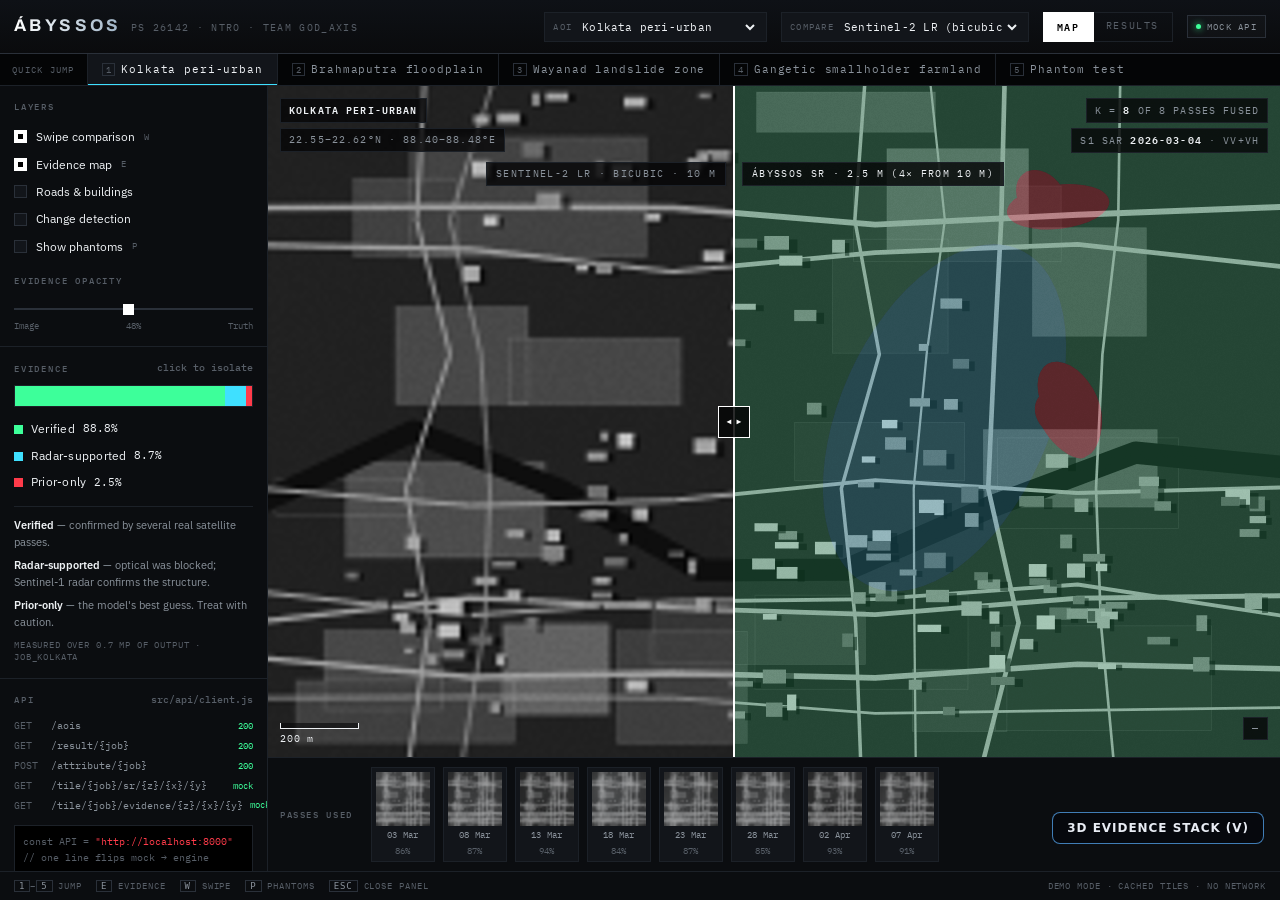
==== commit 4d20be07: "Add Pixel Lens, 3D viewer tabs, console theme layer, landing links" ====
--- a/console.html
+++ b/console.html
@@ -335,6 +335,7 @@
 }
 </style>
 
+<link rel="stylesheet" href="console-theme.css">
 </head>
 <body>
 <div class="app">
@@ -1281,7 +1282,7 @@
 <script>
 (function(){
   var btn=document.getElementById('abx3d-btn'),ov=document.getElementById('abx3d-overlay'),fr=document.getElementById('abx3d-frame'),cl=document.getElementById('abx3d-close');
-  function open(){if(!fr.getAttribute('src'))fr.setAttribute('src','evidence3d.html');ov.style.display='block';setTimeout(function(){fr.focus();},50);}
+  function open(){if(!fr.getAttribute('src'))fr.setAttribute('src','viewer3d.html');ov.style.display='block';setTimeout(function(){fr.focus();},50);}
   function close(){ov.style.display='none';}
   btn.addEventListener('click',open);cl.addEventListener('click',close);
   window.addEventListener('message',function(e){if(e.data==='abx3d-close')close();});
--- a/console-theme.css
+++ b/console-theme.css
@@ -0,0 +1,17 @@
+/* Abyssos console theme layer. Undo: delete the <link> to this file in console.html. */
+:root{--bg:#040506;--panel:#0B0D10;--panel-2:#12151A;--panel-3:#181C22;--line:#1C2128;--line-2:#2A3039}
+::selection{background:rgba(63,224,255,.28)}
+*{scrollbar-width:thin;scrollbar-color:#2A3039 transparent}
+.top{background:linear-gradient(180deg,#0E1116,#0A0B0D);border-bottom-color:var(--line-2)}
+.wm b{background:linear-gradient(90deg,#fff,#9fb4c7);-webkit-background-clip:text;background-clip:text;color:transparent}
+.ctl{transition:border-color .15s}
+.ctl:hover,.ctl:focus-within{border-color:var(--ev-s)}
+.tabs button{transition:color .15s,background .15s}
+.tabs button:hover{color:var(--text)}
+.tabs button[aria-selected="true"]{box-shadow:0 0 0 1px var(--accent)}
+.pill{background:rgba(255,255,255,.02)}
+.jump button{transition:color .15s,background .15s}
+.jump button:hover{color:var(--text);background:var(--panel)}
+.jump button[aria-current="true"]::after{background:var(--ev-s);height:2px}
+@media(max-width:820px){.top{gap:8px}.wm span{display:none}}
+@media(prefers-reduced-motion:reduce){*{transition:none!important}}
